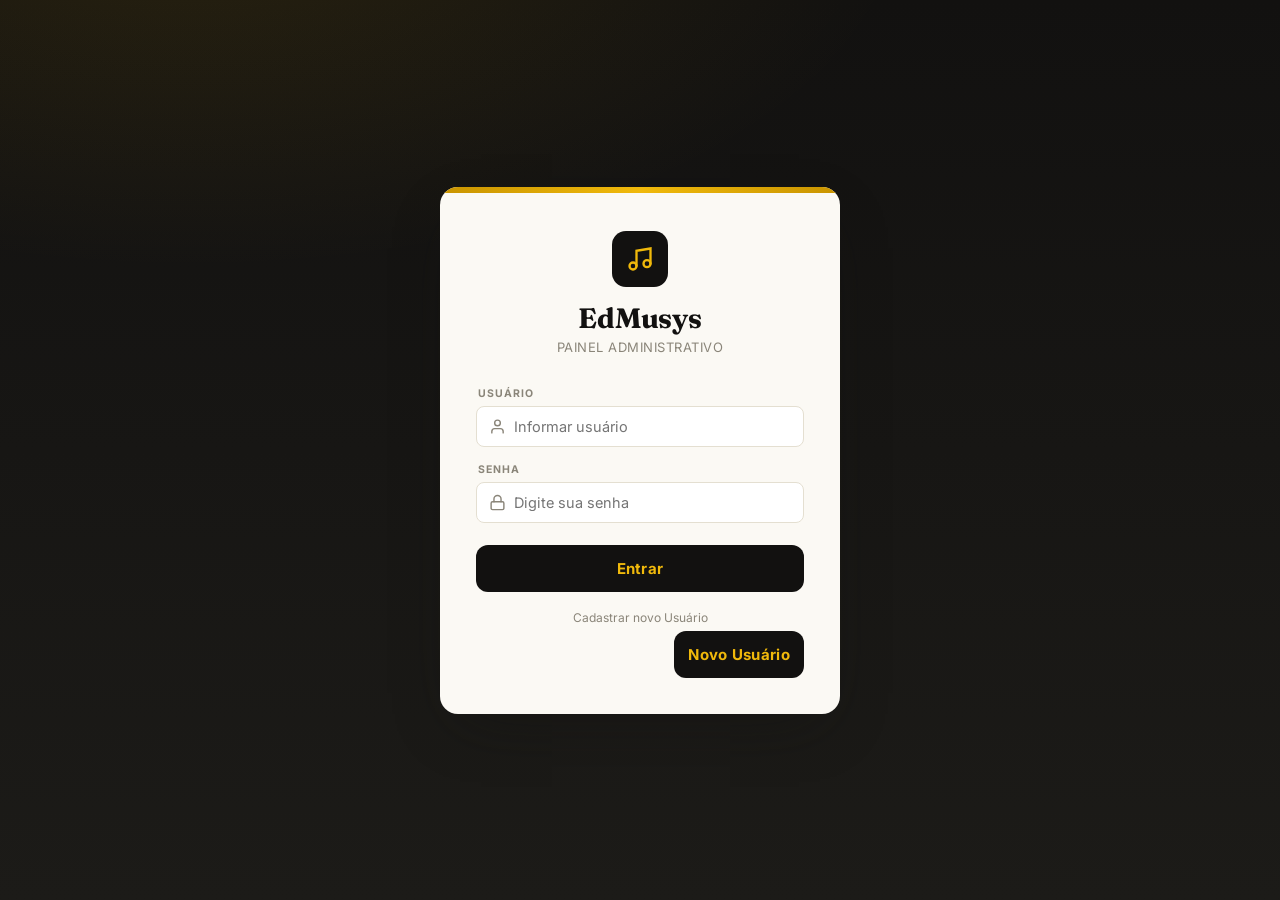
==== EdMusys_organizado atul/index.html @ ecafa590 "atualização versão mais simples. o que falta:    -página de cadastro para novo adm (acesso atual: " ====
<!DOCTYPE html>
<html lang="pt-BR">
<head>
<meta charset="UTF-8">
<meta name="viewport" content="width=device-width, initial-scale=1.0">
<title>EdMusys — Gestão de Escola de Música</title>
<link rel="preconnect" href="https://fonts.googleapis.com">
<link href="https://fonts.googleapis.com/css2?family=Fraunces:ital,opsz,wght@0,9..144,500;0,9..144,600;0,9..144,700;1,9..144,500&family=Inter:wght@400;500;600;700;800&family=JetBrains+Mono:wght@500;700&display=swap" rel="stylesheet">

  <link rel="stylesheet" href="css/style.css">
</head>
<body>

<!-- ============ PAGINA LOGIN ============ -->
<div id="login-screen">
  <div class="login-card">
    <div class="login-brand">
      <div class="staff">
        <svg viewBox="0 0 24 24" fill="none" stroke="#F0B90B" stroke-width="2" stroke-linecap="round"><path d="M9 18V5l12-2v13"/><circle cx="6" cy="18" r="3"/><circle cx="18" cy="16" r="3"/></svg>
      </div>
      <h1>EdMusys</h1>
      <p>Painel administrativo</p>
    </div>
    <form class="login-form" id="login-form">
      <div class="ifield">
        <label for="login-user">Usuário</label>
        <div class="icontainer">
          <svg viewBox="0 0 24 24" fill="none" stroke="currentColor" stroke-width="2" stroke-linecap="round" stroke-linejoin="round"><path d="M20 21v-2a4 4 0 0 0-4-4H8a4 4 0 0 0-4 4v2"/><circle cx="12" cy="7" r="4"/></svg>
          <input id="login-user" autocomplete="username" placeholder="Informar usuário">
        </div>
      </div>
      <div class="ifield">
        <label for="login-pass">Senha</label>
        <div class="icontainer">
          <svg viewBox="0 0 24 24" fill="none" stroke="currentColor" stroke-width="2" stroke-linecap="round" stroke-linejoin="round"><rect x="3" y="11" width="18" height="11" rx="2"/><path d="M7 11V7a5 5 0 0 1 10 0v4"/></svg>
          <input id="login-pass" type="password" autocomplete="current-password" placeholder="Digite sua senha">
        </div>
      </div>
      <div class="login-error" id="login-error">Usuário ou senha inválidos.</div>
      <button type="submit" class="login-submit">Entrar</button>
    </form>
    
    <p class="login-hint">Cadastrar novo Usuário</p>
    
    <button type="submit" class="login-submit login-submit-right">Novo Usuário</button>
  </div>
</div>

<!-- ============ APP ============ -->
<div id="app" class="hidden">
  <aside class="sidebar" id="sidebar">
    <button class="brand-btn" id="brand-btn">
      <span class="mark"><svg viewBox="0 0 24 24" fill="none" stroke="currentColor" stroke-width="2.2" stroke-linecap="round"><path d="M9 18V5l12-2v13"/><circle cx="6" cy="18" r="3"/><circle cx="18" cy="16" r="3"/></svg></span>
      <span class="name">EdMusys</span>
    </button>
    <nav class="nav-group">
      <button class="nav-btn" data-view="overview"><svg viewBox="0 0 24 24" fill="none" stroke="currentColor" stroke-width="2" stroke-linecap="round" stroke-linejoin="round"><rect x="3" y="3" width="7" height="9"/><rect x="14" y="3" width="7" height="5"/><rect x="14" y="12" width="7" height="9"/><rect x="3" y="16" width="7" height="5"/></svg> Visão Geral</button>
      <button class="nav-btn" data-view="alunos"><svg viewBox="0 0 24 24" fill="none" stroke="currentColor" stroke-width="2" stroke-linecap="round" stroke-linejoin="round"><path d="M22 10 12 5 2 10l10 5 10-5Z"/><path d="M6 12v5c0 1.7 2.7 3 6 3s6-1.3 6-3v-5"/></svg> Alunos</button>
      <button class="nav-btn" data-view="professores"><svg viewBox="0 0 24 24" fill="none" stroke="currentColor" stroke-width="2" stroke-linecap="round" stroke-linejoin="round"><circle cx="12" cy="8" r="4"/><path d="M4 21c0-4.4 3.6-7 8-7s8 2.6 8 7"/></svg> Professores</button>
      <button class="nav-btn" data-view="horarios"><svg viewBox="0 0 24 24" fill="none" stroke="currentColor" stroke-width="2" stroke-linecap="round" stroke-linejoin="round"><circle cx="12" cy="12" r="9"/><path d="M12 7v5l3 3"/></svg> Horários</button>
    </nav>
    <div class="sidebar-foot">
      <button class="logout-btn" id="logout-btn"><svg viewBox="0 0 24 24" fill="none" stroke="currentColor" stroke-width="2" stroke-linecap="round" stroke-linejoin="round"><path d="M9 21H5a2 2 0 0 1-2-2V5a2 2 0 0 1 2-2h4"/><path d="M16 17l5-5-5-5"/><path d="M21 12H9"/></svg> Sair</button>
    </div>
  </aside>

  <div class="main">
    <div class="topbar">
      <div style="display:flex; align-items:center; gap:12px;">
        <button class="menu-toggle" id="menu-toggle"><svg viewBox="0 0 24 24" fill="none" stroke="currentColor" stroke-width="2" stroke-linecap="round"><path d="M3 6h18M3 12h18M3 18h18"/></svg></button>
        <div>
          <h2 id="view-title">Visão Geral</h2>
          <div class="sub" id="view-sub">Resumo da escola</div>
        </div>
      </div>
      <div id="topbar-actions"></div>
    </div>
    <div class="view" id="view-container"></div>
  </div>
</div>

<!-- FAB -->
<button class="fab hidden" id="fab-calendar" aria-label="Abrir calendário">
  <svg viewBox="0 0 24 24" fill="none" stroke="currentColor" stroke-width="2" stroke-linecap="round" stroke-linejoin="round"><rect x="3" y="4" width="18" height="18" rx="2"/><path d="M16 2v4M8 2v4M3 10h18"/></svg>
</button>

<!-- Calendar overlay -->
<div id="calendar-overlay" class="hidden"></div>

<!-- Modal root -->
<div id="modal-root"></div>

<!-- Profile overlay root -->
<div id="profile-root"></div>

  <script src="js/script.js"></script>

</body>
</html>
---- EdMusys_organizado atul/css/style.css ----
:root{
  --black:#121110;
  --black-soft:#1C1B18;
  --black-elev:#242220;
  --white:#FFFFFF;
  --cream:#FBF9F4;
  --cream-dim:#F1EDE3;
  --gold:#F0B90B;
  --gold-deep:#C99400;
  --gold-pale:#FCE9A8;
  --line:#33312B;
  --line-light:#E4DFD1;
  --muted:#8A8579;
  --muted-dark:#B9B4A6;
  --danger:#E5484D;
  --success:#3FB25E;
  --radius-lg:18px;
  --radius-md:12px;
  --radius-sm:8px;
  --font-display:'Fraunces',serif;
  --font-body:'Inter',sans-serif;
  --font-mono:'JetBrains Mono',monospace;
  --shadow-card:0 1px 2px rgba(18,17,16,.06), 0 8px 24px -12px rgba(18,17,16,.18);
  --shadow-pop:0 20px 60px -20px rgba(18,17,16,.45);
}
*{box-sizing:border-box; margin:0; padding:0;}
body{
  font-family:var(--font-body);
  background:var(--cream);
  color:var(--black);
  min-height:100vh;
  -webkit-font-smoothing:antialiased;
}
button{font-family:inherit; cursor:pointer;}
input,select{font-family:inherit;}
::selection{background:var(--gold-pale); color:var(--black);}
.hidden{display:none !important;}
.scr-only{position:absolute; width:1px; height:1px; overflow:hidden; clip:rect(0,0,0,0);}
:focus-visible{outline:2px solid var(--gold-deep); outline-offset:2px;}

/* ============ LOGIN ============ */
#login-screen{
  min-height:100vh; display:flex; align-items:center; justify-content:center;
  background:
    radial-gradient(1200px 600px at 15% -10%, rgba(240,185,11,.10), transparent 60%),
    linear-gradient(180deg,var(--black) 0%, var(--black-soft) 100%);
  padding:24px;
}
.login-card{
  width:100%; max-width:400px; background:var(--cream);
  border-radius:var(--radius-lg); padding:44px 36px 36px;
  box-shadow:var(--shadow-pop);
  position:relative; overflow:hidden;
}
.login-card::before{
  content:""; position:absolute; top:0; left:0; right:0; height:6px;
  background:linear-gradient(90deg,var(--gold-deep),var(--gold) 50%,var(--gold-deep));
}
.login-brand{ text-align:center; margin-bottom:8px;}
.login-brand .staff{
  width:56px; height:56px; margin:0 auto 14px; border-radius:14px;
  background:var(--black); display:flex; align-items:center; justify-content:center;
}
.login-brand .staff svg{width:28px; height:28px;}
.login-brand h1{ font-family:var(--font-display); font-weight:700; font-size:28px; letter-spacing:-.01em;}
.login-brand p{ color:var(--muted); font-size:13px; margin-top:4px; letter-spacing:.04em; text-transform:uppercase;}
.login-form{ margin-top:32px; display:flex; flex-direction:column; gap:16px;}
.login-error{ display:none; background:#FBEAEA; color:var(--danger); font-size:13px; padding:10px 12px; border-radius:var(--radius-sm); font-weight:600;}
.login-error.show{display:block;}
.login-submit{
  margin-top:6px; background:var(--black); color:var(--gold);
  border:none; border-radius:var(--radius-md); padding:14px; font-weight:700;
  font-size:15px; letter-spacing:.02em; transition:transform .15s ease, background .15s ease;
}
.login-submit:hover{ background:#000; transform:translateY(-1px);}
.login-hint{ text-align:center; margin-top:18px; font-size:12px; color:var(--muted);}

.login-submit-right{ /*Botão de cadastro novo adm*/
  display:block;
  width:fit-content;
  margin-left:auto;
  margin-top:6px;
}



/* ============ IField component ============ */
.ifield{ display:flex; flex-direction:column; gap:6px; }
.ifield label{
  font-size:10.5px; font-weight:700; letter-spacing:.09em; text-transform:uppercase;
  color:var(--muted); padding-left:2px;
}
.ifield .icontainer{
  display:flex; align-items:center; gap:8px;
  border:1.5px solid var(--line-light); border-radius:var(--radius-sm);
  background:var(--white); padding:0 12px; transition:border-color .15s ease, box-shadow .15s ease;
}
.ifield .icontainer:focus-within{
  border-color:var(--gold-deep); box-shadow:0 0 0 3px rgba(240,185,11,.22);
}
.ifield .icontainer input, .ifield .icontainer select{
  flex:1; border:none; outline:none; background:transparent;
  padding:11px 0; font-size:14.5px; color:var(--black); min-width:0;
}
.ifield .icontainer svg{ width:17px; height:17px; color:var(--muted); flex-shrink:0;}
.ifield .icontainer:focus-within svg{ color:var(--gold-deep); }
.ifield.readonly .icontainer{ background:var(--cream-dim); }
.ifield.readonly input{ color:var(--muted-dark); font-weight:600; }
.ifield .err{ font-size:11.5px; color:var(--danger); font-weight:600; padding-left:2px; display:none;}
.ifield .err.show{display:block;}
.ifield.dark label{ color:var(--muted-dark); }
.ifield.dark .icontainer{ background:var(--black-elev); border-color:#39362F; }
.ifield.dark .icontainer input, .ifield.dark .icontainer select{ color:var(--cream); }
.ifield.dark .icontainer select option{ background:var(--black-elev); color:var(--cream); }
.ifield.dark .icontainer svg{ color:var(--muted-dark); }
.ifield.dark .icontainer:focus-within{ border-color:var(--gold); box-shadow:0 0 0 3px rgba(240,185,11,.18); }

/* ============ APP SHELL ============ */
#app{ display:flex; min-height:100vh; }
.sidebar{
  width:236px; flex-shrink:0; background:var(--black); color:var(--cream);
  display:flex; flex-direction:column; padding:22px 16px; position:sticky; top:0; height:100vh;
}
.brand-btn{
  display:flex; align-items:center; gap:10px; background:none; border:none; color:var(--gold);
  padding:6px 4px 22px; text-align:left; width:100%;
}
.brand-btn .mark{ width:34px; height:34px; background:var(--gold); border-radius:9px; display:flex; align-items:center; justify-content:center; flex-shrink:0;}
.brand-btn .mark svg{ width:19px; height:19px; color:var(--black);}
.brand-btn .name{ font-family:var(--font-display); font-weight:700; font-size:19px; color:var(--white); letter-spacing:-.01em;}
.nav-group{ display:flex; flex-direction:column; gap:3px; margin-top:6px;}
.nav-btn{
  display:flex; align-items:center; gap:11px; background:none; border:none; color:var(--muted-dark);
  padding:11px 12px; border-radius:var(--radius-sm); font-size:14px; font-weight:600; text-align:left;
  transition:background .15s ease, color .15s ease;
}
.nav-btn svg{ width:17px; height:17px; flex-shrink:0;}
.nav-btn:hover{ background:var(--black-elev); color:var(--white);}
.nav-btn.active{ background:var(--gold); color:var(--black);}
.sidebar-foot{ margin-top:auto; padding-top:16px; border-top:1px solid var(--line);}
.logout-btn{
  display:flex; align-items:center; gap:10px; background:none; border:none; color:var(--muted-dark);
  font-size:13px; font-weight:600; padding:10px 12px; width:100%; border-radius:var(--radius-sm);
}
.logout-btn:hover{ background:var(--black-elev); color:var(--danger);}
.logout-btn svg{width:15px;height:15px;}

.main{ flex:1; min-width:0; display:flex; flex-direction:column; position:relative;}
.topbar{
  display:flex; align-items:center; justify-content:space-between;
  padding:22px 32px; border-bottom:1px solid var(--line-light); background:var(--cream);
  position:sticky; top:0; z-index:5;
}
.topbar h2{ font-family:var(--font-display); font-size:24px; font-weight:600;}
.topbar .sub{ color:var(--muted); font-size:13px; margin-top:2px;}
.btn{
  border:none; border-radius:var(--radius-sm); padding:10px 16px; font-weight:700; font-size:13.5px;
  display:inline-flex; align-items:center; gap:7px; transition:transform .12s ease, opacity .12s ease;
}
.btn svg{width:15px;height:15px;}
.btn:active{transform:scale(.97);}
.btn-gold{ background:var(--gold); color:var(--black); }
.btn-gold:hover{ background:var(--gold-deep); }
.btn-dark{ background:var(--black); color:var(--cream); }
.btn-dark:hover{ background:#000; }
.btn-ghost{ background:transparent; color:var(--muted); border:1.5px solid var(--line-light);}
.btn-ghost:hover{ border-color:var(--muted); color:var(--black);}
.btn-danger{ background:transparent; color:var(--danger); border:1.5px solid #F3CBCB;}
.btn-danger:hover{ background:#FBEAEA;}
.btn:disabled{ opacity:.4; cursor:not-allowed; transform:none;}

.view{ padding:28px 32px 60px; }

/* ============ OVERVIEW ============ */
.stat-grid{ display:grid; grid-template-columns:repeat(auto-fit,minmax(190px,1fr)); gap:16px; margin-bottom:28px;}
.stat-card{
  background:var(--white); border-radius:var(--radius-md); padding:20px; box-shadow:var(--shadow-card);
  border-left:4px solid var(--gold);
}
.stat-card .num{ font-family:var(--font-mono); font-size:32px; font-weight:700;}
.stat-card .lbl{ color:var(--muted); font-size:12.5px; font-weight:600; text-transform:uppercase; letter-spacing:.05em; margin-top:4px;}
.overview-sec{ background:var(--white); border-radius:var(--radius-lg); padding:22px; box-shadow:var(--shadow-card); margin-bottom:20px;}
.overview-sec h3{ font-family:var(--font-display); font-size:17px; margin-bottom:14px;}
.mini-row{ display:flex; align-items:center; justify-content:space-between; padding:10px 0; border-bottom:1px solid var(--line-light); font-size:14px;}
.mini-row:last-child{border-bottom:none;}
.mini-row .tag{ font-family:var(--font-mono); font-weight:700; color:var(--gold-deep); font-size:12.5px;}

/* ============ PEOPLE LISTS ============ */
.people-grid{ display:grid; grid-template-columns:repeat(auto-fill,minmax(270px,1fr)); gap:16px;}
.person-card{
  background:var(--white); border-radius:var(--radius-md); padding:18px; box-shadow:var(--shadow-card);
  display:flex; flex-direction:column; gap:12px;
}
.person-top{ display:flex; align-items:center; gap:12px;}
.avatar{
  width:44px; height:44px; border-radius:50%; background:var(--black); color:var(--gold);
  display:flex; align-items:center; justify-content:center; font-weight:700; font-size:15px; flex-shrink:0;
}
.person-name{ font-weight:700; font-size:15px;}
.person-sub{ font-size:12.5px; color:var(--muted); margin-top:1px;}
.badge{
  display:inline-flex; align-items:center; padding:3px 9px; border-radius:99px; font-size:11px; font-weight:700;
  background:var(--gold-pale); color:var(--gold-deep); text-transform:uppercase; letter-spacing:.03em;
}
.badge.paid{ background:#DCF3E3; color:var(--success);}
.badge.pending{ background:#FBEAEA; color:var(--danger);}
.person-meta{ display:flex; flex-wrap:wrap; gap:6px;}
.chip{ background:var(--cream-dim); color:var(--black); font-size:11.5px; font-weight:600; padding:4px 9px; border-radius:99px;}
.person-schedule{ font-size:12.5px; color:var(--muted); display:flex; flex-direction:column; gap:3px; border-top:1px dashed var(--line-light); padding-top:10px;}
.person-schedule b{ color:var(--black); font-family:var(--font-mono);}
.person-actions{ display:flex; gap:8px; margin-top:auto;}
.icon-btn{
  width:32px; height:32px; border-radius:var(--radius-sm); border:1.5px solid var(--line-light); background:var(--white);
  display:flex; align-items:center; justify-content:center; color:var(--muted); flex-shrink:0;
}
.icon-btn svg{width:15px;height:15px;}
.icon-btn:hover{ border-color:var(--gold-deep); color:var(--gold-deep);}
.icon-btn.danger:hover{ border-color:var(--danger); color:var(--danger); background:#FBEAEA;}
.empty-state{
  text-align:center; padding:60px 20px; color:var(--muted); background:var(--white); border-radius:var(--radius-lg);
  border:1.5px dashed var(--line-light);
}
.empty-state svg{width:38px;height:38px; color:var(--gold); margin-bottom:12px;}
.empty-state p{font-size:14px; margin-bottom:14px;}

/* ============ HORARIOS ============ */
.day-pills{ display:flex; gap:8px; flex-wrap:wrap; margin-bottom:22px;}
.day-pill{
  display:flex; align-items:center; gap:7px; background:var(--white); border:1.5px solid var(--line-light);
  border-radius:99px; padding:9px 15px; font-weight:700; font-size:13px; color:var(--black);
}
.day-pill .cnt{
  background:var(--cream-dim); color:var(--muted); font-family:var(--font-mono); font-size:11px; font-weight:700;
  min-width:18px; height:18px; border-radius:99px; display:flex; align-items:center; justify-content:center; padding:0 5px;
}
.day-pill.active{ background:var(--black); border-color:var(--black); color:var(--gold);}
.day-pill.active .cnt{ background:var(--gold); color:var(--black);}

.schedule-grid{ display:grid; grid-template-columns:repeat(auto-fill,minmax(300px,1fr)); gap:18px;}
.ticket-card{
  background:var(--white); border-radius:var(--radius-lg); overflow:hidden; box-shadow:var(--shadow-card);
  position:relative;
}
.ticket-band{
  background:linear-gradient(120deg,var(--gold-deep),var(--gold) 65%);
  padding:14px 18px; display:flex; align-items:baseline; justify-content:space-between; position:relative;
}
.ticket-band .day{ font-family:var(--font-display); font-weight:700; font-size:16px; color:var(--black);}
.ticket-band .time{ font-family:var(--font-mono); font-weight:700; font-size:22px; color:var(--black); letter-spacing:-.02em;}
.ticket-perf{
  height:14px; position:relative; background:var(--white);
  background-image:radial-gradient(circle 6px at 0 0, transparent 6px, var(--white) 6.5px),
    radial-gradient(circle 6px at 100% 0, transparent 6px, var(--white) 6.5px);
}
.ticket-perf::before{
  content:""; position:absolute; top:0; left:14px; right:14px; height:0; border-top:2px dashed var(--line-light);
}
.ticket-body{ padding:16px 18px 18px;}
.ticket-instrument{ font-size:16px; font-weight:700; color:var(--black); margin-bottom:12px; display:flex; align-items:center; gap:8px;}
.ticket-instrument svg{width:17px;height:17px; color:var(--gold-deep);}
.ticket-people{ display:flex; align-items:stretch; }
.ticket-people .side{ flex:1; min-width:0;}
.ticket-people .side .lbl{ font-size:10px; font-weight:700; text-transform:uppercase; letter-spacing:.07em; color:var(--muted); margin-bottom:3px;}
.ticket-people .side .val{ font-size:13.5px; font-weight:600; white-space:nowrap; overflow:hidden; text-overflow:ellipsis;}
.ticket-divider{ width:1px; background:var(--line-light); margin:2px 16px;}
.ticket-actions{ display:flex; gap:8px; margin-top:16px; padding-top:14px; border-top:1px solid var(--line-light);}
.ticket-actions .icon-btn{ margin-left:auto;}

.ticket-edit{ background:var(--black-soft);}
.ticket-edit-head{ display:flex; align-items:center; justify-content:space-between; padding:14px 18px; border-bottom:1px solid var(--line);}
.ticket-edit-head span{ font-weight:700; color:var(--gold); font-size:13px; text-transform:uppercase; letter-spacing:.05em;}
.ticket-edit-actions{ display:flex; gap:8px;}
.btn-sm{ padding:7px 12px; font-size:12px; border-radius:var(--radius-sm); font-weight:700; border:none;}
.btn-sm.save{ background:var(--gold); color:var(--black);}
.btn-sm.cancel{ background:var(--black-elev); color:var(--cream);}
.ticket-edit-body{ padding:16px 18px; display:flex; flex-direction:column; gap:12px;}
.ticket-edit-foot{ padding:12px 18px; border-top:1px solid var(--line);}
.link-danger{ background:none; border:none; color:#FF7A7E; font-size:12.5px; font-weight:700; display:flex; align-items:center; gap:6px;}
.link-danger svg{width:14px;height:14px;}

/* ============ FAB ============ */
.fab{
  position:fixed; right:30px; bottom:30px; width:64px; height:64px; border-radius:50%;
  background:var(--black); color:var(--gold); border:none; box-shadow:0 12px 30px -8px rgba(18,17,16,.5);
  display:flex; align-items:center; justify-content:center; z-index:40; transition:transform .15s ease;
}
.fab:hover{ transform:translateY(-3px) scale(1.03); background:#000;}
.fab svg{ width:28px; height:28px;}

/* ============ CALENDAR OVERLAY ============ */
#calendar-overlay{
  position:fixed; inset:0; background:var(--cream); z-index:60; overflow-y:auto;
}
.cal-head{ display:flex; align-items:center; justify-content:space-between; padding:22px 32px; border-bottom:1px solid var(--line-light);}
.cal-close{ background:var(--black); color:var(--gold); border:none; width:38px; height:38px; border-radius:var(--radius-sm); display:flex; align-items:center; justify-content:center;}
.cal-close svg{width:17px;height:17px;}
.cal-grid{ padding:24px 32px; display:grid; grid-template-columns:repeat(6,1fr); gap:14px;}
.cal-col h4{ font-family:var(--font-display); text-align:center; padding:10px; background:var(--black); color:var(--gold); border-radius:var(--radius-sm) var(--radius-sm) 0 0; font-size:14px;}
.cal-col .slots{ background:var(--white); border:1px solid var(--line-light); border-top:none; border-radius:0 0 var(--radius-sm) var(--radius-sm); min-height:120px; padding:8px;}
.cal-slot{ font-family:var(--font-mono); font-size:11px; background:var(--gold-pale); color:var(--gold-deep); border-radius:6px; padding:6px 7px; margin-bottom:6px; font-weight:700;}
.cal-slot small{ display:block; font-family:var(--font-body); font-weight:600; color:var(--black); font-size:11px; margin-top:2px;}
@media (max-width:900px){ .cal-grid{grid-template-columns:repeat(2,1fr);} }

/* ============ MODALS ============ */
.modal-overlay{
  position:fixed; inset:0; background:rgba(18,17,16,.55); backdrop-filter:blur(2px); z-index:80;
  display:flex; align-items:center; justify-content:center; padding:20px;
}
.modal{
  background:var(--cream); border-radius:var(--radius-lg); width:100%; max-width:440px; max-height:88vh;
  overflow-y:auto; box-shadow:var(--shadow-pop);
}
.modal-head{ display:flex; align-items:center; justify-content:space-between; padding:20px 22px; border-bottom:1px solid var(--line-light); position:sticky; top:0; background:var(--cream);}
.modal-head h3{ font-family:var(--font-display); font-size:19px;}
.modal-close{ background:none; border:none; color:var(--muted); width:30px; height:30px; display:flex; align-items:center; justify-content:center; border-radius:50%;}
.modal-close:hover{ background:var(--cream-dim); color:var(--black);}
.modal-close svg{width:17px;height:17px;}
.modal-body{ padding:20px 22px; display:flex; flex-direction:column; gap:14px;}
.pill-select{ display:flex; flex-wrap:wrap; gap:7px;}
.pill-opt{
  border:1.5px solid var(--line-light); background:var(--white); border-radius:99px; padding:7px 13px;
  font-size:12.5px; font-weight:700; color:var(--muted-dark);
}
.pill-opt.on{ background:var(--gold); border-color:var(--gold-deep); color:var(--black);}
.pill-opt.dark{ background:var(--black-elev); border-color:#39362F; color:var(--muted-dark);}
.pill-opt.dark.on{ background:var(--gold); border-color:var(--gold); color:var(--black);}
.field-group-lbl{ font-size:10.5px; font-weight:700; letter-spacing:.09em; text-transform:uppercase; color:var(--muted); padding-left:2px;}
.modal-foot{ padding:16px 22px 22px;}
.modal-foot .btn{ width:100%; justify-content:center; padding:13px;}

/* ============ FULLSCREEN PROFILE ============ */
#profile-overlay{
  position:fixed; inset:0; background:var(--cream); z-index:70; overflow-y:auto;
}
.profile-head{
  background:var(--black); padding:34px 32px 60px; position:relative;
}
.profile-back{ background:var(--black-elev); border:none; color:var(--cream); width:36px; height:36px; border-radius:var(--radius-sm); display:flex; align-items:center; justify-content:center; margin-bottom:22px;}
.profile-back svg{width:17px;height:17px;}
.profile-id{ display:flex; align-items:center; gap:16px;}
.profile-avatar{ width:72px; height:72px; border-radius:50%; background:var(--gold); color:var(--black); display:flex; align-items:center; justify-content:center; font-size:26px; font-weight:700; flex-shrink:0;}
.profile-id h2{ font-family:var(--font-display); color:var(--white); font-size:24px;}
.profile-id .badge{ margin-top:6px;}
.profile-body{ padding:0 32px; margin-top:-38px; max-width:640px;}
.profile-panel{ background:var(--white); border-radius:var(--radius-lg); box-shadow:var(--shadow-card); padding:24px; margin-bottom:60px;}
.profile-panel h4{ font-family:var(--font-display); font-size:16px; margin-bottom:16px; display:flex; align-items:center; gap:8px;}
.field-row{ display:grid; grid-template-columns:1fr 1fr; gap:14px; margin-bottom:14px;}
@media (max-width:520px){ .field-row{grid-template-columns:1fr;} }
.pay-toggle-wrap{ display:flex; align-items:center; justify-content:space-between; background:var(--cream-dim); border-radius:var(--radius-sm); padding:12px 14px; margin-bottom:16px;}
.pay-toggle-wrap span{ font-size:13px; font-weight:700;}
.switch{ position:relative; width:44px; height:24px;}
.switch input{ opacity:0; width:0; height:0;}
.switch .track{ position:absolute; inset:0; background:var(--line-light); border-radius:99px; transition:.2s; cursor:pointer;}
.switch .track::before{ content:""; position:absolute; width:18px; height:18px; left:3px; top:3px; background:var(--white); border-radius:50%; transition:.2s;}
.switch input:checked + .track{ background:var(--success);}
.switch input:checked + .track::before{ transform:translateX(20px);}
.profile-save-bar{ position:sticky; bottom:0; background:var(--cream); padding:16px 0 0; margin-top:6px;}
.profile-save-bar .btn{ width:100%; justify-content:center; padding:14px;}

@media (max-width:860px){
  .sidebar{ position:fixed; z-index:50; transform:translateX(-100%); transition:transform .2s ease; box-shadow:var(--shadow-pop);}
  .sidebar.open{ transform:translateX(0);}
  .topbar{ padding:18px 18px;}
  .view{ padding:20px 18px 60px;}
  .menu-toggle{ display:flex !important;}
  .fab{ right:18px; bottom:18px;}
}
.menu-toggle{ display:none; background:var(--black); color:var(--gold); border:none; width:38px; height:38px; border-radius:var(--radius-sm); align-items:center; justify-content:center;}
.menu-toggle svg{width:18px;height:18px;}
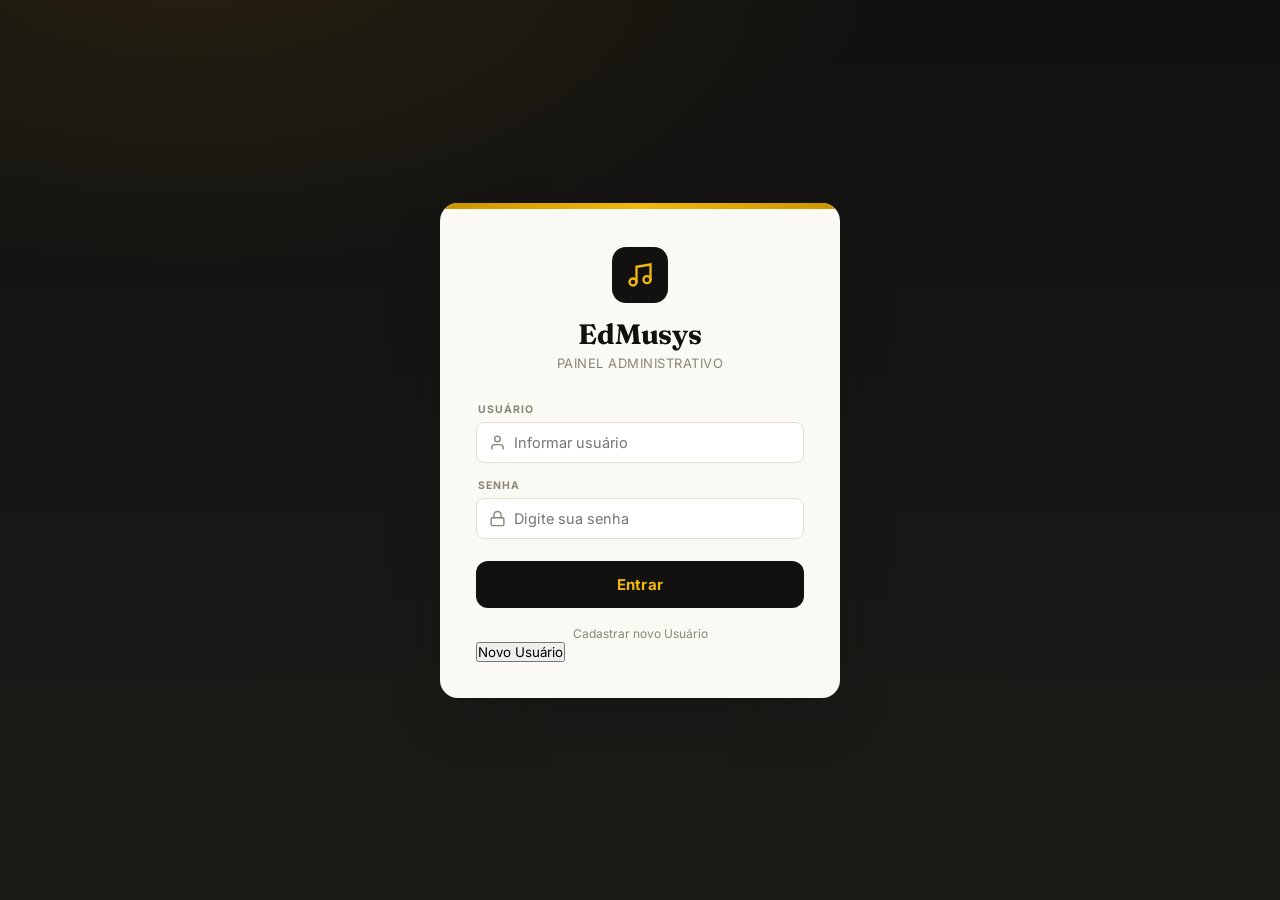
==== commit b0b32652: "Update index.html configuração do botão para acesso a página de cadastro de novo admin." ====
--- a/EdMusys_organizado atul/index.html
+++ b/EdMusys_organizado atul/index.html
@@ -42,7 +42,9 @@
     
     <p class="login-hint">Cadastrar novo Usuário</p>
     
-    <button type="submit" class="login-submit login-submit-right">Novo Usuário</button>
+    <button class="novo-usuario" onclick="window.location.href='cadastro.html'">
+      Novo Usuário
+    </button>
   </div>
 </div>
 
